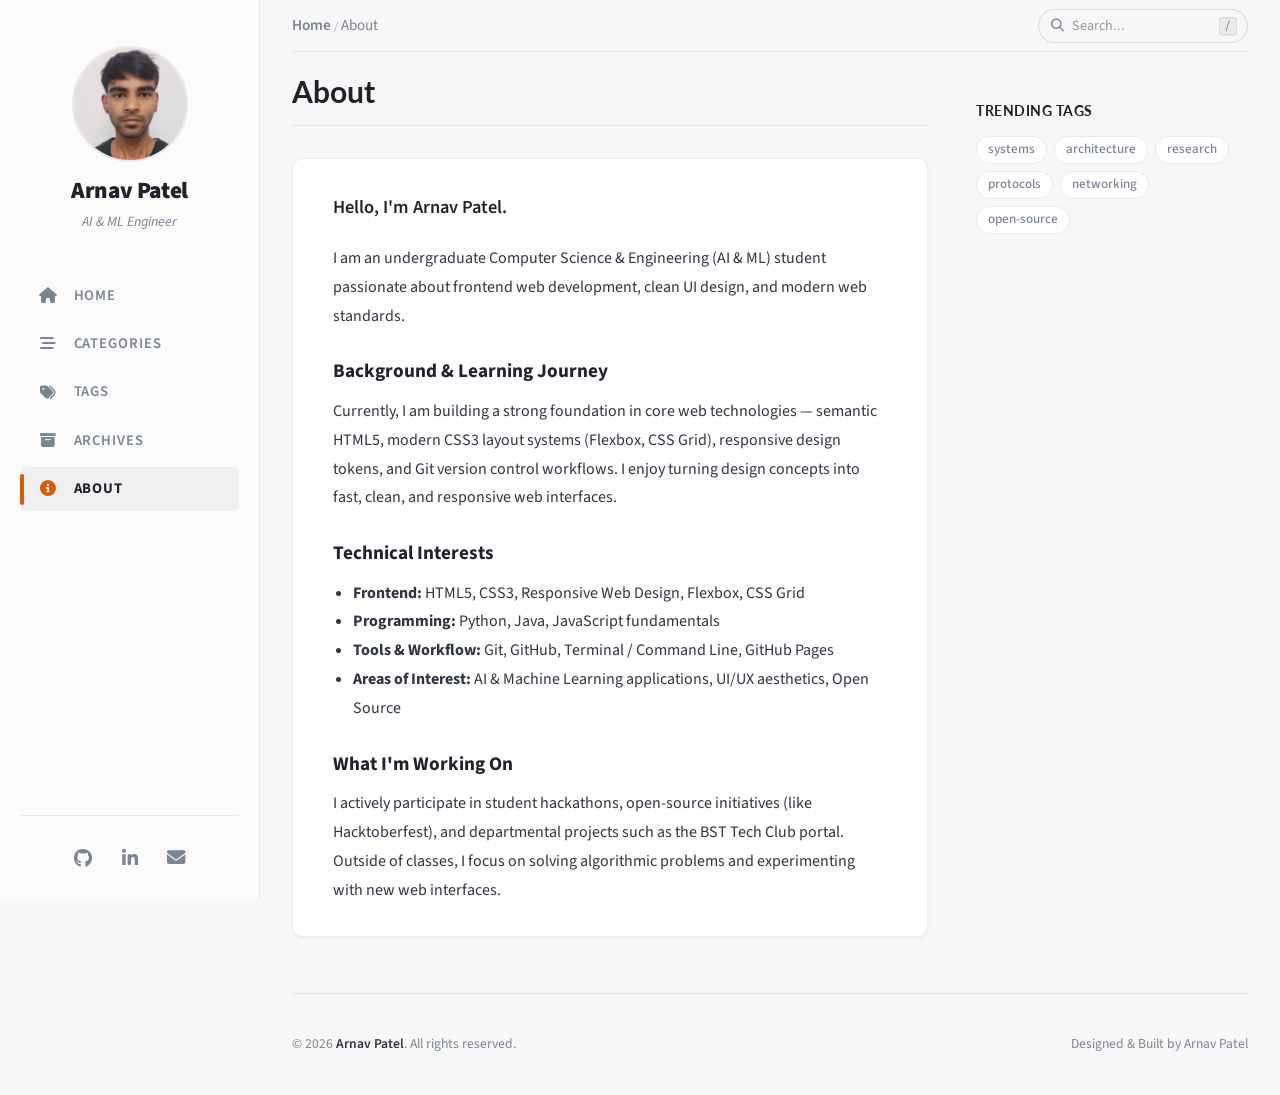
==== about/index.html @ 3a59865a "update about me bio" ====
<!DOCTYPE html>
<html lang="en">
<head>
  <meta charset="UTF-8">
  <meta name="viewport" content="width=device-width, initial-scale=1.0, shrink-to-fit=no, viewport-fit=cover">
  <title>About | Arnav Patel</title>
  <meta name="description" content="About Arnav Patel — Computer Science student passionate about frontend web development and AI & ML.">
  <meta name="theme-color" content="#f7f7f7">

  <link rel="icon" type="image/png" href="../assets/img/avatar.png">
  <link rel="apple-touch-icon" href="../assets/img/avatar.png">

  <link rel="preconnect" href="https://fonts.googleapis.com">
  <link rel="preconnect" href="https://fonts.gstatic.com" crossorigin>
  <link rel="stylesheet" href="https://fonts.googleapis.com/css2?family=Lato:ital,wght@0,300;0,400;0,700;1,400&family=Source+Sans+Pro:wght@400;600;700;900&family=Space+Mono:wght@400;700&display=swap">
  <link rel="stylesheet" href="https://cdn.jsdelivr.net/npm/@fortawesome/fontawesome-free@6.7.2/css/all.min.css">

  <link rel="stylesheet" href="../assets/css/style.css">
</head>
<body>
  
  <aside id="sidebar" class="sidebar" aria-label="Sidebar">
    <div class="sidebar-inner">
      
      <header class="profile-wrapper">
        <a href="../" id="avatar" class="rounded-circle" aria-label="Home">
          <img src="../assets/img/avatar.png" width="112" height="112" alt="Arnav Patel portrait avatar">
        </a>
        <a class="site-title" href="../">Arnav Patel</a>
        <p class="site-subtitle">AI &amp; ML Engineer</p>
      </header>

      <nav class="sidebar-nav" aria-label="Sidebar Navigation">
        <ul class="nav-list">
          <li class="nav-item">
            <a href="../" class="nav-link">
              <i class="fa-fw fas fa-home"></i>
              <span>HOME</span>
            </a>
          </li>
          <li class="nav-item">
            <a href="../categories/" class="nav-link">
              <i class="fa-fw fas fa-stream"></i>
              <span>CATEGORIES</span>
            </a>
          </li>
          <li class="nav-item">
            <a href="../tags/" class="nav-link">
              <i class="fa-fw fas fa-tags"></i>
              <span>TAGS</span>
            </a>
          </li>
          <li class="nav-item">
            <a href="../archives/" class="nav-link">
              <i class="fa-fw fas fa-archive"></i>
              <span>ARCHIVES</span>
            </a>
          </li>
          <li class="nav-item active">
            <a href="./" class="nav-link">
              <i class="fa-fw fas fa-info-circle"></i>
              <span>ABOUT</span>
            </a>
          </li>
        </ul>
      </nav>

      <div class="sidebar-bottom">
        <a href="https://github.com/XiaoArnav" aria-label="GitHub Profile" target="_blank" rel="noopener noreferrer" title="GitHub">
          <i class="fab fa-github"></i>
        </a>
        <a href="https://linkedin.com/in/arnavpatel369" aria-label="LinkedIn Profile" target="_blank" rel="noopener noreferrer" title="LinkedIn">
          <i class="fab fa-linkedin-in"></i>
        </a>
        <a href="mailto:contact@arnavpatel.dev" aria-label="Email Arnav" title="Email">
          <i class="fas fa-envelope"></i>
        </a>
      </div>
    </div>
  </aside>

  <div id="main-wrapper" class="main-wrapper">
    <div class="content-container">
      
      <header id="topbar-wrapper" class="topbar-wrapper" aria-label="Top Bar">
        <div id="topbar" class="topbar">
          
          <nav id="breadcrumb" aria-label="Breadcrumb">
            <span>
              <a href="../">Home</a>
              <span class="separator">/</span>
              <span>About</span>
            </span>
          </nav>

          <button type="button" id="sidebar-trigger" class="topbar-btn" aria-label="Toggle Sidebar">
            <i class="fas fa-bars fa-fw"></i>
          </button>

          <div id="topbar-title">About</div>

          <button type="button" id="search-trigger" class="topbar-btn" aria-label="Search">
            <i class="fas fa-search fa-fw"></i>
          </button>

          <search id="search" class="search-box">
            <i class="fas fa-search fa-fw search-icon"></i>
            <input class="search-input" id="search-input" type="search" aria-label="Search" autocomplete="off" placeholder="Search...">
            <kbd class="search-key-hint" title="Press / to search">/</kbd>
          </search>

          <button type="button" id="search-cancel" class="btn-cancel">Cancel</button>
        </div>
      </header>

      <div class="layout-row">
        
        <main id="core-wrapper" class="core-wrapper" aria-label="Main Content">
          <h1 class="page-title">About</h1>

          <article class="about-content">
            <p class="lead">Hello, I'm Arnav Patel.</p>
            <p>I am an undergraduate Computer Science &amp; Engineering (AI &amp; ML) student passionate about frontend web development, clean UI design, and modern web standards.</p>
            
            <h2 style="font-size: 1.2rem; font-weight: 700; margin-top: 1.5rem; margin-bottom: 0.5rem; color: var(--heading-color);">Background &amp; Learning Journey</h2>
            <p>Currently, I am building a strong foundation in core web technologies — semantic HTML5, modern CSS3 layout systems (Flexbox, CSS Grid), responsive design tokens, and Git version control workflows. I enjoy turning design concepts into fast, clean, and responsive web interfaces.</p>

            <h2 style="font-size: 1.2rem; font-weight: 700; margin-top: 1.5rem; margin-bottom: 0.5rem; color: var(--heading-color);">Technical Interests</h2>
            <ul style="padding-left: 1.25rem; margin-bottom: 1rem; line-height: 1.8;">
              <li><strong>Frontend:</strong> HTML5, CSS3, Responsive Web Design, Flexbox, CSS Grid</li>
              <li><strong>Programming:</strong> Python, Java, JavaScript fundamentals</li>
              <li><strong>Tools &amp; Workflow:</strong> Git, GitHub, Terminal / Command Line, GitHub Pages</li>
              <li><strong>Areas of Interest:</strong> AI &amp; Machine Learning applications, UI/UX aesthetics, Open Source</li>
            </ul>

            <h2 style="font-size: 1.2rem; font-weight: 700; margin-top: 1.5rem; margin-bottom: 0.5rem; color: var(--heading-color);">What I'm Working On</h2>
            <p>I actively participate in student hackathons, open-source initiatives (like Hacktoberfest), and departmental projects such as the BST Tech Club portal. Outside of classes, I focus on solving algorithmic problems and experimenting with new web interfaces.</p>
          </article>
        </main>

        <aside id="panel-wrapper" class="panel-wrapper" aria-label="Trending Panel">
          <div class="panel-inner">
            <section id="trending-tags">
              <h2 class="panel-heading">Trending Tags</h2>
              <div class="tag-cloud">
                <a class="post-tag" href="../tags/">systems</a>
                <a class="post-tag" href="../tags/">architecture</a>
                <a class="post-tag" href="../tags/">research</a>
                <a class="post-tag" href="../tags/">protocols</a>
                <a class="post-tag" href="../tags/">networking</a>
                <a class="post-tag" href="../tags/">open-source</a>
              </div>
            </section>
          </div>
        </aside>
      </div>

      <footer id="tail-wrapper" class="tail-wrapper" aria-label="Site Info">
        <footer>
          <p>© <time>2026</time> <a href="https://github.com/XiaoArnav">Arnav Patel</a>. <span>All rights reserved.</span></p>
          <p>Designed &amp; Built by Arnav Patel</p>
        </footer>
      </footer>
    </div>
  </div>

  <aside aria-label="Scroll to Top">
    <button id="back-to-top" type="button" aria-label="Back to Top">
      <i class="fas fa-angle-up"></i>
    </button>
  </aside>

  <div id="mask" class="mask d-none" aria-hidden="true"></div>

  <script defer src="../assets/js/app.js"></script>
  <script defer src="../assets/js/mobile-nav.js"></script>
</body>
</html>
---- assets/css/style.css ----
:root {
  --main-bg: #f7f7f7;
  --sidebar-bg: #fbfbfb;
  --card-bg: #ffffff;
  --topbar-bg: rgba(247, 247, 247, 0.9);
  
  --text-color: #2e3440;
  --text-muted-color: #7b8495;
  --heading-color: #1e222a;
  --border-color: rgba(0, 0, 0, 0.08);
  --border-hover: rgba(0, 0, 0, 0.16);

  --link-color: #0056b3;
  --link-hover-color: #d65d0e;
  --primary: #d65d0e;
  --tag-bg: rgba(0, 0, 0, 0.04);
  --tag-hover: rgba(214, 93, 14, 0.1);
  --search-border-color: rgba(0, 0, 0, 0.12);
  --search-icon-color: #8c92a4;
  --search-tag-bg: rgba(0, 0, 0, 0.05);

  --font-sans: 'Source Sans Pro', 'Lato', -apple-system, BlinkMacSystemFont, 'Segoe UI', Roboto, sans-serif;
  --font-mono: 'Space Mono', SFMono-Regular, Menlo, Monaco, Consolas, monospace;

  --sidebar-width: 260px;
  --panel-width: 280px;
  --content-max-width: 1250px;
  --topbar-height: 52px;

  --radius-sm: 6px;
  --radius-md: 10px;
  --radius-lg: 16px;
  --radius-full: 9999px;

  --shadow-card: 0 1px 3px rgba(0, 0, 0, 0.05);
  --shadow-hover: 0 4px 14px rgba(0, 0, 0, 0.09);

  --transition-speed: 0.25s;
  --transition-ease: cubic-bezier(0.4, 0, 0.2, 1);
}

*, *::before, *::after {
  box-sizing: border-box;
  margin: 0;
  padding: 0;
}

html {
  font-size: 16px;
  scroll-behavior: smooth;
  color-scheme: light;
}

body {
  font-family: var(--font-sans);
  background-color: var(--main-bg);
  color: var(--text-color);
  line-height: 1.65;
  -webkit-font-smoothing: antialiased;
  min-height: 100vh;
  overflow-x: hidden;
}

a {
  color: var(--link-color);
  text-decoration: none;
  transition: color var(--transition-speed) var(--transition-ease);
}
a:hover {
  color: var(--link-hover-color);
}

img {
  max-width: 100%;
  height: auto;
  display: block;
}

.d-none { display: none !important; }

.sidebar {
  position: fixed;
  top: 0;
  left: 0;
  bottom: 0;
  width: var(--sidebar-width);
  background-color: var(--sidebar-bg);
  border-right: 1px solid var(--border-color);
  z-index: 100;
  overflow-y: auto;
  transition: transform var(--transition-speed) var(--transition-ease);
}

.sidebar-inner {
  height: 100%;
  display: flex;
  flex-direction: column;
  justify-content: space-between;
  padding: 2rem 1.25rem 1.5rem;
}

.profile-wrapper {
  width: 100%;
  text-align: center;
  display: flex;
  flex-direction: column;
  align-items: center;
  margin-top: 1rem;
}

#avatar {
  display: block;
  width: 112px;
  height: 112px;
  overflow: hidden;
  box-shadow: 0 0 0 2px rgba(0, 0, 0, 0.08);
  border-radius: 50% !important;
  transform: translateZ(0);
  transition: box-shadow var(--transition-speed) var(--transition-ease);
}

#avatar:hover {
  box-shadow: 0 0 0 3px rgba(214, 93, 14, 0.5);
}

#avatar img {
  width: 100%;
  height: 100%;
  object-fit: cover;
  transition: transform 0.5s cubic-bezier(0.4, 0, 0.2, 1);
}

#avatar:hover img {
  transform: scale(1.1);
}

.site-title {
  font-family: var(--font-sans);
  font-weight: 900;
  font-size: 1.45rem;
  letter-spacing: -0.4px;
  color: var(--heading-color);
  margin-top: 1rem;
  line-height: 1.25;
}

.site-title:hover {
  color: var(--link-hover-color);
}

.site-subtitle {
  font-family: var(--font-sans);
  font-size: 0.88rem;
  color: var(--text-muted-color);
  margin-top: 0.35rem;
  font-style: italic;
  font-weight: 400;
}

.sidebar-nav {
  width: 100%;
  margin: 2.5rem 0 auto;
}

.sidebar-nav .nav-list {
  list-style: none;
  padding-left: 0;
  margin-bottom: 0;
  display: flex;
  flex-direction: column;
  gap: 0.25rem;
  width: 100%;
}

.sidebar-nav .nav-item {
  width: 100%;
  display: flex;
  align-items: center;
  position: relative;
}

.sidebar-nav .nav-link {
  display: flex;
  align-items: center;
  width: 100%;
  padding: 0.625rem 1rem;
  border-radius: var(--radius-sm);
  font-family: var(--font-sans);
  font-size: 0.92rem;
  font-weight: 600;
  color: var(--text-muted-color);
  letter-spacing: 0.06em;
  transition: all var(--transition-speed) var(--transition-ease);
}

.sidebar-nav .nav-link i {
  width: 1.6rem;
  margin-right: 0.75rem;
  font-size: 0.98rem;
  text-align: center;
  color: var(--text-muted-color);
  transition: color var(--transition-speed) var(--transition-ease);
}

.sidebar-nav .nav-link:hover {
  color: var(--heading-color);
  background-color: rgba(0, 0, 0, 0.035);
}

.sidebar-nav .nav-link:hover i {
  color: var(--primary);
}

.sidebar-nav .nav-item.active .nav-link {
  color: var(--heading-color);
  font-weight: 700;
  background-color: rgba(0, 0, 0, 0.045);
}

.sidebar-nav .nav-item.active .nav-link i {
  color: var(--primary);
}

.sidebar-nav .nav-item.active::before {
  content: '';
  position: absolute;
  left: 0;
  top: 15%;
  height: 70%;
  width: 3.5px;
  background-color: var(--primary);
  border-radius: 2px;
}

.sidebar-bottom {
  display: flex;
  align-items: center;
  justify-content: center;
  gap: 0.65rem;
  padding-top: 1.5rem;
  margin-top: auto;
  width: 100%;
  border-top: 1px solid var(--border-color);
}

.sidebar-bottom a {
  display: inline-flex;
  align-items: center;
  justify-content: center;
  width: 2.25rem;
  height: 2.25rem;
  border-radius: var(--radius-sm);
  color: var(--text-muted-color);
  font-size: 1.15rem;
  transition: all var(--transition-speed) var(--transition-ease);
}

.sidebar-bottom a:hover {
  color: var(--primary);
  background-color: rgba(0, 0, 0, 0.045);
  transform: translateY(-2px);
}

.main-wrapper {
  margin-left: var(--sidebar-width);
  min-height: 100vh;
  width: calc(100% - var(--sidebar-width));
  display: flex;
  justify-content: center;
  background-color: var(--main-bg);
}

.content-container {
  width: 100%;
  max-width: var(--content-max-width);
  padding: 0 2rem;
  display: flex;
  flex-direction: column;
}

.topbar-wrapper {
  height: var(--topbar-height);
  display: flex;
  align-items: center;
  position: sticky;
  top: 0;
  background-color: var(--topbar-bg);
  backdrop-filter: blur(8px);
  -webkit-backdrop-filter: blur(8px);
  z-index: 50;
  border-bottom: 1px solid var(--border-color);
}

.topbar {
  display: flex;
  align-items: center;
  justify-content: space-between;
  height: 100%;
  width: 100%;
}

#breadcrumb {
  font-family: var(--font-sans);
  font-size: 0.95rem;
  color: var(--text-muted-color);
  display: flex;
  align-items: center;
  gap: 0.5rem;
}

#breadcrumb a {
  color: var(--text-muted-color);
  font-weight: 600;
  transition: color var(--transition-speed) var(--transition-ease);
}

#breadcrumb a:hover {
  color: var(--primary);
}

#breadcrumb .separator {
  color: var(--text-muted-color);
  font-size: 0.75rem;
  opacity: 0.6;
}

#topbar-title {
  display: none;
  font-family: var(--font-sans);
  font-weight: 700;
  font-size: 1.05rem;
  color: var(--heading-color);
  text-align: center;
  overflow: hidden;
  text-overflow: ellipsis;
  white-space: nowrap;
}

.topbar-btn {
  display: none;
  background: transparent;
  border: none;
  outline: none;
  color: var(--text-color);
  font-size: 1.15rem;
  padding: 0.4rem;
  cursor: pointer;
  border-radius: var(--radius-sm);
  transition: color var(--transition-speed) var(--transition-ease);
}

.topbar-btn:hover {
  color: var(--primary);
}

search#search {
  display: flex;
  align-items: center;
  width: 100%;
  max-width: 210px;
  height: 34px;
  border-radius: var(--radius-full);
  border: 1px solid var(--search-border-color);
  background-color: var(--main-bg);
  padding: 0 0.65rem;
  transition: border-color var(--transition-speed) var(--transition-ease),
              max-width var(--transition-speed) var(--transition-ease),
              background-color var(--transition-speed) var(--transition-ease),
              box-shadow var(--transition-speed) var(--transition-ease);
}

search#search:focus-within {
  border-color: var(--primary);
  max-width: 250px;
  background-color: var(--card-bg);
  box-shadow: 0 0 0 3px rgba(214, 93, 14, 0.12);
}

search#search .search-icon {
  color: var(--search-icon-color);
  font-size: 0.82rem;
  margin-right: 0.4rem;
  flex-shrink: 0;
}

.search-input {
  flex: 1;
  min-width: 0;
  border: none;
  outline: none;
  background: transparent;
  font-family: var(--font-sans);
  font-size: 0.88rem;
  color: var(--text-color);
}

.search-input::placeholder {
  color: var(--text-muted-color);
  opacity: 0.8;
}

.search-key-hint {
  display: inline-flex;
  align-items: center;
  justify-content: center;
  min-width: 18px;
  height: 18px;
  padding: 0 4px;
  font-family: var(--font-mono);
  font-size: 0.72rem;
  color: var(--text-muted-color);
  background: rgba(0, 0, 0, 0.05);
  border: 1px solid var(--border-color);
  border-radius: 4px;
  line-height: 1;
  box-shadow: 0 1px 0 rgba(0, 0, 0, 0.08);
  user-select: none;
}

.btn-cancel {
  display: none;
  background: none;
  border: none;
  color: var(--primary);
  font-size: 0.9rem;
  font-weight: 600;
  cursor: pointer;
  padding: 0.25rem 0.5rem;
}

@media (max-width: 849.98px) {
  #breadcrumb {
    display: none;
  }
  #sidebar-trigger {
    display: inline-flex;
    align-items: center;
    justify-content: center;
  }
  #topbar-title {
    display: block;
    flex: 1;
    margin: 0 0.5rem;
  }
  #search-trigger {
    display: inline-flex;
    align-items: center;
    justify-content: center;
  }
  search#search {
    display: none;
  }

  #topbar.search-active #sidebar-trigger,
  #topbar.search-active #topbar-title,
  #topbar.search-active #search-trigger {
    display: none;
  }
  #topbar.search-active search#search {
    display: flex;
    flex: 1;
    max-width: none;
    margin-right: 0.5rem;
  }
  #topbar.search-active .btn-cancel {
    display: inline-block;
  }
}

.layout-row {
  display: flex;
  flex: 1 0 auto;
  gap: 2.5rem;
  padding-top: 1rem;
}

.core-wrapper {
  flex: 1 1 0%;
  min-width: 0;
  max-width: 820px;
}

#post-list {
  display: flex;
  flex-direction: column;
  flex-grow: 1;
  width: 100%;
}

.card-wrapper {
  display: block;
  margin-bottom: 1.25rem;
  background-color: var(--card-bg);
  border-radius: var(--radius-md);
  border: 1px solid var(--border-color);
  box-shadow: var(--shadow-card);
  transition: transform var(--transition-speed) var(--transition-ease),
              box-shadow var(--transition-speed) var(--transition-ease),
              border-color var(--transition-speed) var(--transition-ease);
  overflow: hidden;
  text-decoration: none;
}

.card-wrapper:hover {
  transform: translateY(-2px);
  box-shadow: var(--shadow-hover);
  border-color: var(--border-hover);
  text-decoration: none;
}

.post-preview {
  display: flex;
  flex-direction: column;
  width: 100%;
  height: 100%;
  color: inherit;
  text-decoration: none;
}

@media (min-width: 768px) {
  .post-preview.has-preview-img {
    flex-direction: row-reverse;
  }
}

.post-preview .preview-img {
  aspect-ratio: 40 / 21;
  width: 100%;
  overflow: hidden;
  background-color: rgba(0, 0, 0, 0.03);
}

.preview-placeholder {
  width: 100%;
  height: 100%;
  min-height: 140px;
  display: flex;
  align-items: center;
  justify-content: center;
  background: linear-gradient(135deg, rgba(214, 93, 14, 0.08) 0%, rgba(0, 0, 0, 0.02) 100%);
  color: var(--text-muted-color);
  font-size: 1.6rem;
}

@media (min-width: 768px) {
  .post-preview.has-preview-img .preview-img {
    width: 42%;
    flex-shrink: 0;
  }
}

.post-preview .preview-img img {
  width: 100%;
  height: 100%;
  object-fit: cover;
  transition: transform 0.4s ease;
}

.card-wrapper:hover .preview-img img {
  transform: scale(1.05);
}

.card-wrapper .card-body {
  display: flex;
  flex-direction: column;
  padding: 1.25rem 1.5rem;
  flex: 1 1 auto;
}

.card-wrapper .card-title {
  font-family: 'Lato', var(--font-sans);
  font-size: 1.25rem;
  font-weight: 700;
  color: var(--heading-color);
  line-height: 1.4;
  margin-top: 0.25rem;
  margin-bottom: 0.5rem;
  display: -webkit-box;
  -webkit-line-clamp: 2;
  -webkit-box-orient: vertical;
  overflow: hidden;
  text-overflow: ellipsis;
  transition: color var(--transition-speed) var(--transition-ease);
}

.card-wrapper:hover .card-title {
  color: var(--primary);
}

.card-wrapper .card-text.content {
  font-size: 0.95rem;
  color: var(--text-muted-color);
  line-height: 1.6;
  margin-top: 0;
  margin-bottom: 0.85rem;
}

.card-wrapper .card-text.content p {
  display: -webkit-box;
  -webkit-line-clamp: 2;
  -webkit-box-orient: vertical;
  overflow: hidden;
  text-overflow: ellipsis;
  margin-bottom: 0;
}

.card-wrapper .post-meta {
  font-size: 0.85rem;
  color: var(--text-muted-color);
  display: flex;
  align-items: center;
  justify-content: space-between;
  margin-top: auto;
  padding-top: 0.5rem;
  flex-wrap: wrap;
  gap: 0.5rem;
}

.card-wrapper .post-meta .meta-left {
  display: flex;
  align-items: center;
  flex-wrap: wrap;
  gap: 1.25rem;
}

.card-wrapper .post-meta .meta-item {
  display: inline-flex;
  align-items: center;
  gap: 0.35rem;
}

.card-wrapper .post-meta i {
  color: var(--text-muted-color);
  font-size: 0.85rem;
}

.card-wrapper .post-meta time,
.card-wrapper .post-meta .categories {
  color: var(--text-muted-color);
  font-weight: 500;
}

.card-wrapper .post-meta .pin {
  display: inline-flex;
  align-items: center;
  gap: 0.35rem;
  color: var(--primary);
  font-weight: 600;
  font-size: 0.82rem;
  background-color: rgba(214, 93, 14, 0.08);
  padding: 0.15rem 0.55rem;
  border-radius: var(--radius-full);
}

.card-wrapper .post-meta .pin i {
  color: var(--primary);
  font-size: 0.75rem;
  transform: rotate(30deg);
}

.pagination-wrapper {
  display: flex;
  justify-content: center;
  margin-top: 2rem;
  margin-bottom: 1rem;
}

.pagination {
  display: flex;
  align-items: center;
  list-style: none;
  padding: 0;
  gap: 0.5rem;
  font-family: 'Lato', var(--font-sans);
  font-size: 0.95rem;
}

.pagination .page-item {
  display: inline-flex;
}

.pagination .page-link {
  display: inline-flex;
  align-items: center;
  justify-content: center;
  min-width: 36px;
  height: 36px;
  padding: 0 0.65rem;
  border-radius: var(--radius-sm);
  color: var(--text-muted-color);
  background-color: transparent;
  border: 1px solid transparent;
  transition: all var(--transition-speed) var(--transition-ease);
  font-weight: 600;
  text-decoration: none;
}

.pagination .page-link:hover {
  color: var(--primary);
  background-color: rgba(0, 0, 0, 0.04);
  border-color: var(--border-color);
}

.pagination .page-item.active .page-link {
  color: #ffffff;
  background-color: var(--primary);
  border-color: var(--primary);
}

.pagination .page-item.disabled .page-link {
  color: rgba(123, 132, 149, 0.4);
  pointer-events: none;
  cursor: not-allowed;
}

.pagination .page-index {
  display: none;
  font-size: 0.9rem;
  color: var(--text-muted-color);
}

@media (max-width: 575.98px) {
  .pagination .page-item:not(:first-child):not(:last-child) {
    display: none;
  }
  .pagination .page-index {
    display: inline-block;
    padding: 0 0.5rem;
  }
}

.panel-wrapper {
  display: none;
  width: var(--panel-width);
  flex-shrink: 0;
  padding-left: 0.5rem;
}

.panel-inner {
  position: sticky;
  top: calc(var(--topbar-height) + 1.25rem);
}

@media (min-width: 1200px) {
  .panel-wrapper {
    display: block;
  }
}

.panel-heading {
  font-family: 'Lato', var(--font-sans);
  font-size: 0.85rem;
  font-weight: 700;
  text-transform: uppercase;
  letter-spacing: 0.5px;
  color: var(--heading-color);
  margin-bottom: 0.85rem;
}

#access-lastmod {
  margin-bottom: 2rem;
}

#access-lastmod ul {
  list-style: none;
  padding-left: 0;
  margin: 0;
}

#access-lastmod li {
  line-height: 2.1;
  overflow: hidden;
  text-overflow: ellipsis;
  white-space: nowrap;
  font-size: 0.88rem;
}

#access-lastmod li a {
  color: var(--text-color);
  transition: color var(--transition-speed) var(--transition-ease);
}

#access-lastmod li a:hover {
  color: var(--primary);
  text-decoration: underline;
}

#trending-tags {
  margin-top: 2rem;
}

.tag-cloud {
  display: flex;
  flex-wrap: wrap;
  gap: 0.45rem;
  margin-top: 0.75rem;
}

.post-tag {
  display: inline-block;
  line-height: 1.2;
  font-size: 0.82rem;
  border-radius: var(--radius-full);
  padding: 0.32rem 0.68rem;
  color: var(--text-muted-color);
  background-color: var(--card-bg);
  border: 1px solid var(--border-color);
  text-decoration: none;
  font-family: var(--font-sans);
  font-weight: 500;
  transition: all var(--transition-speed) var(--transition-ease);
  cursor: pointer;
}

.post-tag:hover {
  color: var(--primary);
  border-color: var(--primary);
  background-color: rgba(214, 93, 14, 0.08);
  text-decoration: none;
  transform: translateY(-1px);
  box-shadow: 0 2px 6px rgba(214, 93, 14, 0.12);
}

#search-result-wrapper {
  width: 100%;
  padding-top: 1.5rem;
  padding-bottom: 3rem;
  display: none;
}

#search-result-wrapper.active {
  display: block !important;
}

#search-result-wrapper .search-result-content {
  width: 100%;
  max-width: 820px;
}

#search-hints {
  margin-bottom: 2rem;
}

#search-results {
  display: flex;
  flex-direction: column;
  gap: 1.5rem;
  margin-top: 1.5rem;
}

#search-results article {
  padding-bottom: 1.25rem;
  border-bottom: 1px solid var(--border-color);
}

#search-results article h2 {
  font-size: 1.25rem;
  font-weight: 700;
  margin-bottom: 0.5rem;
  line-height: 1.4;
}

#search-results article h2 a {
  color: var(--heading-color);
  transition: color var(--transition-speed) var(--transition-ease);
}

#search-results article h2 a:hover {
  color: var(--primary);
}

#search-results article p {
  color: var(--text-muted-color);
  font-size: 0.95rem;
  line-height: 1.6;
}

#search-results .no-results {
  color: var(--text-muted-color);
  font-size: 1rem;
  padding: 2rem 0;
  text-align: center;
}

.tail-wrapper {
  padding: 2.5rem 0 2.5rem;
  border-top: 1px solid var(--border-color);
  margin-top: 3.5rem;
  font-size: 0.85rem;
  color: var(--text-muted-color);
}

.tail-wrapper footer {
  display: flex;
  flex-direction: column;
  align-items: center;
  justify-content: space-between;
  gap: 0.75rem;
  width: 100%;
}

@media (min-width: 992px) {
  .tail-wrapper footer {
    flex-direction: row;
    align-items: center;
  }
}

.tail-wrapper p {
  margin: 0;
  line-height: 1.5;
}

.tail-wrapper a {
  color: var(--text-color);
  font-weight: 600;
  transition: color var(--transition-speed) var(--transition-ease);
}

.tail-wrapper a:hover {
  color: var(--primary);
  text-decoration: underline;
}

#back-to-top {
  position: fixed;
  bottom: 2rem;
  right: 2rem;
  width: 2.75rem;
  height: 2.75rem;
  border-radius: 50%;
  border: 1px solid var(--border-color);
  background-color: var(--card-bg);
  color: var(--text-muted-color);
  box-shadow: 0 4px 12px rgba(0, 0, 0, 0.08);
  display: flex;
  align-items: center;
  justify-content: center;
  font-size: 1.15rem;
  cursor: pointer;
  z-index: 80;
  opacity: 0;
  visibility: hidden;
  transform: translateY(10px);
  transition: opacity 0.3s ease, transform 0.3s ease, visibility 0.3s ease, color 0.2s ease, border-color 0.2s ease, background-color 0.2s ease;
}

#back-to-top.show {
  opacity: 1;
  visibility: visible;
  transform: translateY(0);
}

#back-to-top:hover {
  color: var(--primary);
  border-color: var(--primary);
  background-color: #ffffff;
  box-shadow: 0 6px 16px rgba(214, 93, 14, 0.16);
}

.page-title {
  font-family: 'Lato', var(--font-sans);
  font-size: 1.85rem;
  font-weight: 700;
  color: var(--heading-color);
  margin-bottom: 2rem;
  padding-bottom: 0.5rem;
  border-bottom: 1px solid var(--border-color);
}

.category-list {
  display: flex;
  flex-direction: column;
  gap: 1rem;
}

.category-card {
  padding: 1.15rem 1.5rem;
  background-color: var(--card-bg);
  border: 1px solid var(--border-color);
  border-radius: var(--radius-md);
  box-shadow: var(--shadow-card);
  transition: all var(--transition-speed) var(--transition-ease);
}

.category-card:hover {
  border-color: var(--border-hover);
  transform: translateY(-2px);
  box-shadow: var(--shadow-hover);
}

.category-header {
  display: flex;
  align-items: center;
  justify-content: space-between;
  font-size: 1.05rem;
  font-weight: 600;
  color: var(--heading-color);
}

.category-header i {
  color: var(--primary);
  margin-right: 0.5rem;
}

.category-count {
  font-size: 0.82rem;
  padding: 0.15rem 0.6rem;
  border-radius: var(--radius-full);
  background-color: rgba(0, 0, 0, 0.05);
  color: var(--text-muted-color);
}

.timeline-wrapper {
  position: relative;
  padding-left: 0.5rem;
}

.timeline-year {
  font-size: 1.35rem;
  font-weight: 700;
  color: var(--heading-color);
  margin-bottom: 1rem;
  display: flex;
  align-items: center;
  gap: 0.6rem;
}

.timeline-year .year-count {
  font-size: 0.85rem;
  color: var(--text-muted-color);
  font-weight: 400;
}

.timeline-list {
  list-style: none;
  padding-left: 1.25rem;
  border-left: 2px solid var(--border-color);
  display: flex;
  flex-direction: column;
  gap: 1.25rem;
  margin-bottom: 2.5rem;
}

.timeline-list li {
  position: relative;
  display: flex;
  align-items: center;
  gap: 1.25rem;
  font-size: 0.95rem;
}

.timeline-list li::before {
  content: '';
  position: absolute;
  left: calc(-1.25rem - 5px);
  width: 8px;
  height: 8px;
  border-radius: 50%;
  background-color: var(--primary);
}

.timeline-list .date {
  color: var(--text-muted-color);
  font-family: var(--font-mono);
  font-size: 0.85rem;
  min-width: 65px;
}

.timeline-list a {
  color: var(--text-color);
  font-weight: 500;
  transition: color var(--transition-speed) var(--transition-ease);
}

.timeline-list a:hover {
  color: var(--primary);
}

.about-content {
  background-color: var(--card-bg);
  padding: 2rem 2.5rem;
  border: 1px solid var(--border-color);
  border-radius: var(--radius-md);
  box-shadow: var(--shadow-card);
  line-height: 1.8;
  color: var(--text-color);
}

.about-content .lead {
  font-size: 1.15rem;
  font-weight: 600;
  color: var(--heading-color);
  margin-bottom: 1.25rem;
}

.mask {
  position: fixed;
  inset: 0;
  background: rgba(0, 0, 0, 0.4);
  backdrop-filter: blur(2px);
  z-index: 90;
  transition: opacity var(--transition-speed) var(--transition-ease);
}

@media (max-width: 849.98px) {
  .sidebar {
    transform: translateX(-100%);
    box-shadow: 0 0 20px rgba(0, 0, 0, 0.15);
  }
  .sidebar.open {
    transform: translateX(0);
  }
  .main-wrapper {
    margin-left: 0;
    width: 100%;
  }
  .content-container {
    padding: 0 1rem;
  }
}
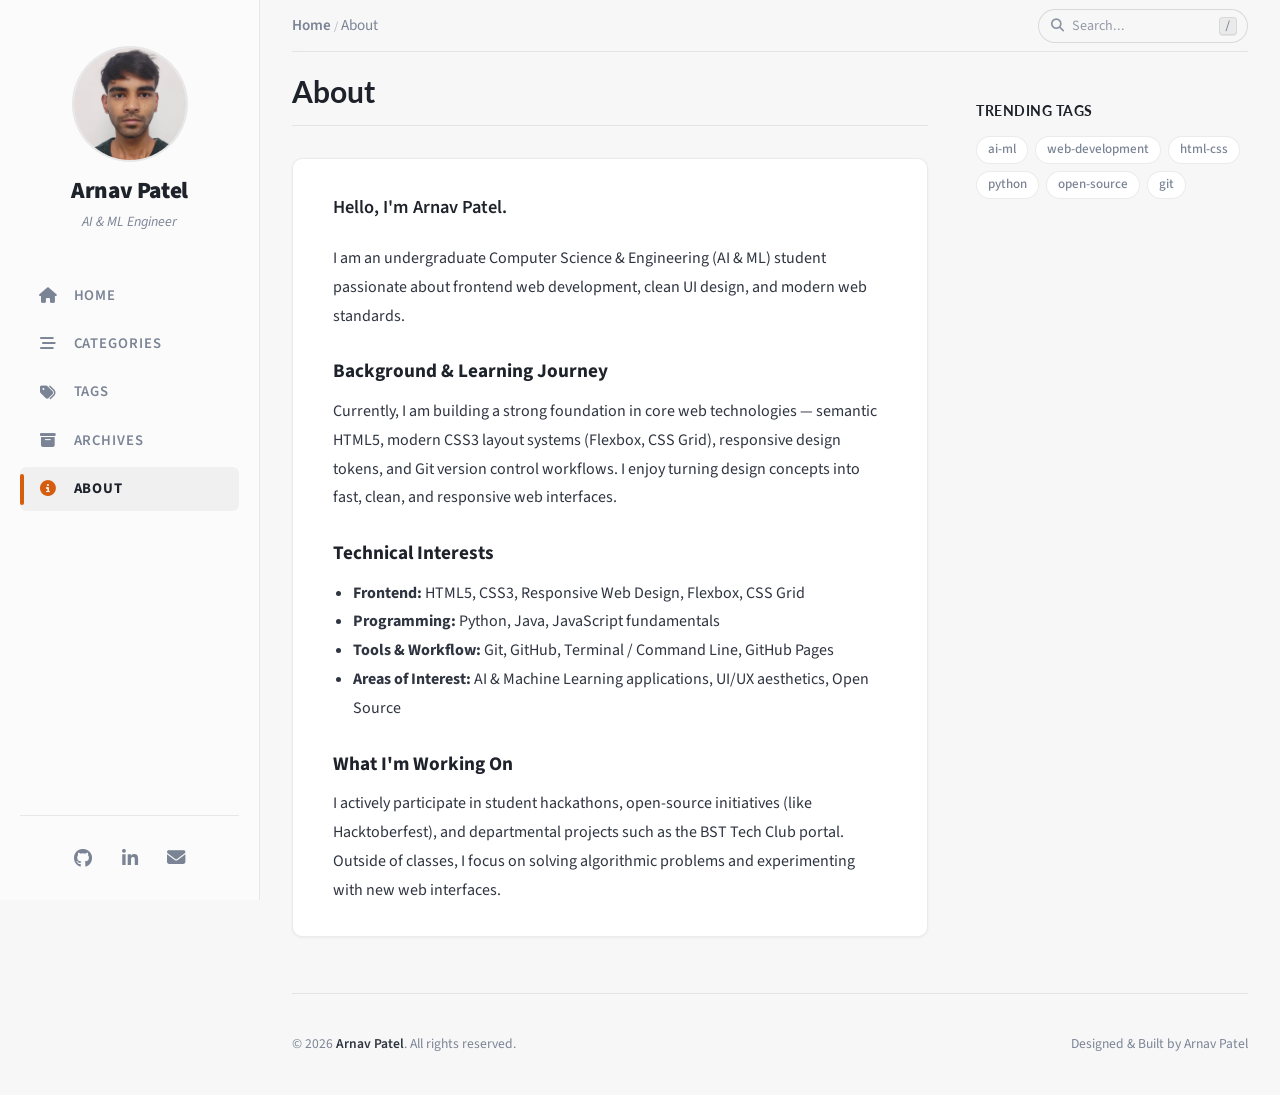
==== commit 9d4dfdcf: "cleanup tag list" ====
--- a/about/index.html
+++ b/about/index.html
@@ -143,12 +143,12 @@
             <section id="trending-tags">
               <h2 class="panel-heading">Trending Tags</h2>
               <div class="tag-cloud">
-                <a class="post-tag" href="../tags/">systems</a>
-                <a class="post-tag" href="../tags/">architecture</a>
-                <a class="post-tag" href="../tags/">research</a>
-                <a class="post-tag" href="../tags/">protocols</a>
-                <a class="post-tag" href="../tags/">networking</a>
+                <a class="post-tag" href="../tags/">ai-ml</a>
+                <a class="post-tag" href="../tags/">web-development</a>
+                <a class="post-tag" href="../tags/">html-css</a>
+                <a class="post-tag" href="../tags/">python</a>
                 <a class="post-tag" href="../tags/">open-source</a>
+                <a class="post-tag" href="../tags/">git</a>
               </div>
             </section>
           </div>
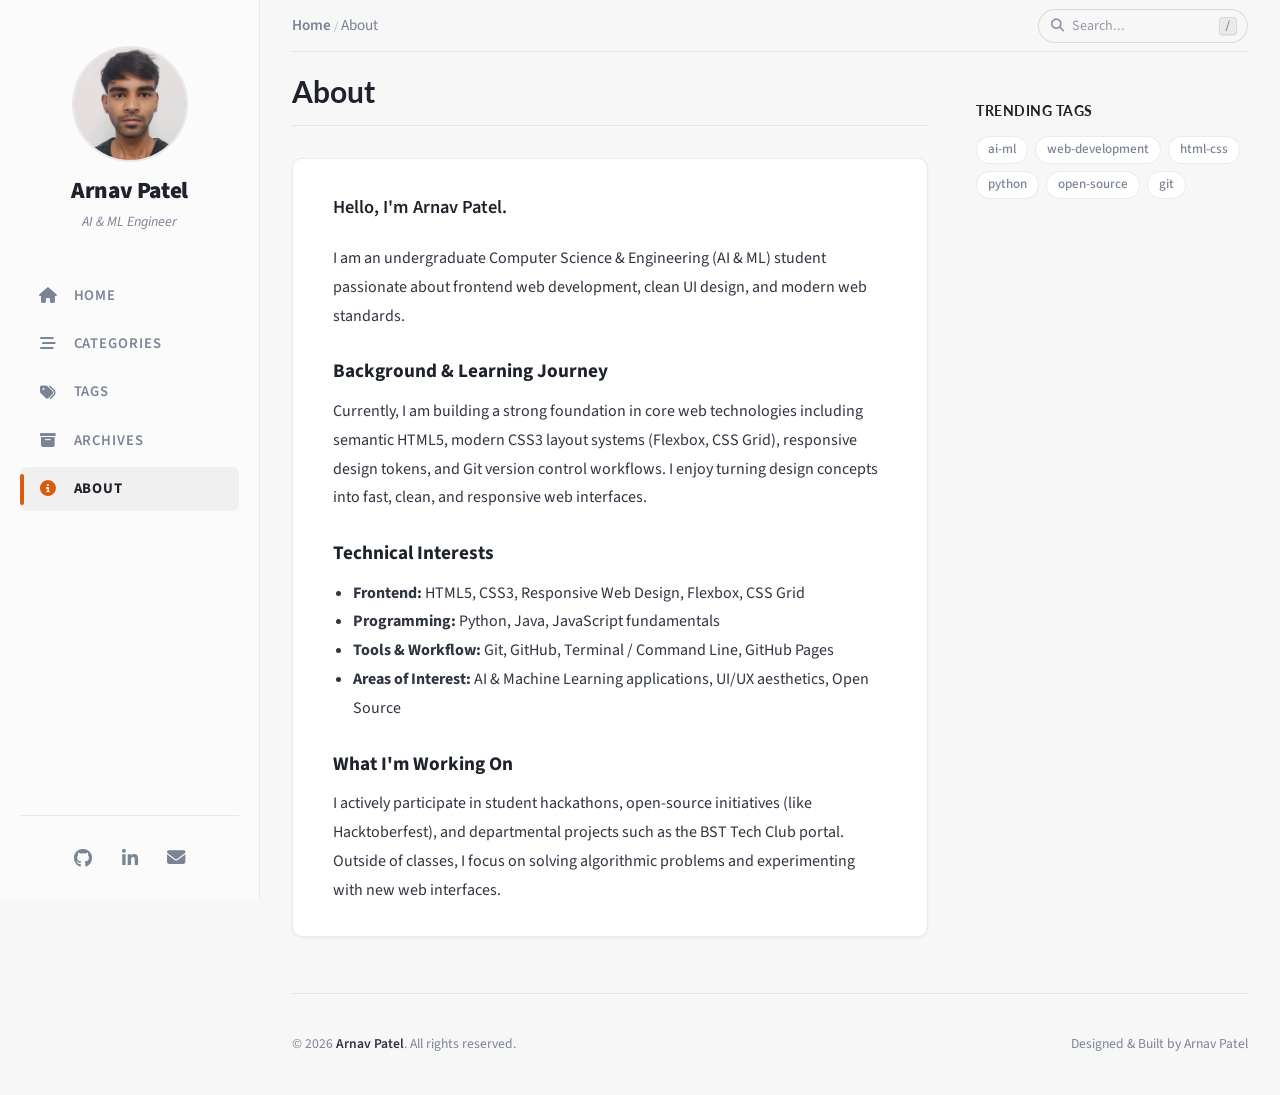
==== commit 52570117: "fix bio text" ====
--- a/about/index.html
+++ b/about/index.html
@@ -123,7 +123,7 @@
             <p>I am an undergraduate Computer Science &amp; Engineering (AI &amp; ML) student passionate about frontend web development, clean UI design, and modern web standards.</p>
             
             <h2 style="font-size: 1.2rem; font-weight: 700; margin-top: 1.5rem; margin-bottom: 0.5rem; color: var(--heading-color);">Background &amp; Learning Journey</h2>
-            <p>Currently, I am building a strong foundation in core web technologies — semantic HTML5, modern CSS3 layout systems (Flexbox, CSS Grid), responsive design tokens, and Git version control workflows. I enjoy turning design concepts into fast, clean, and responsive web interfaces.</p>
+            <p>Currently, I am building a strong foundation in core web technologies including semantic HTML5, modern CSS3 layout systems (Flexbox, CSS Grid), responsive design tokens, and Git version control workflows. I enjoy turning design concepts into fast, clean, and responsive web interfaces.</p>
 
             <h2 style="font-size: 1.2rem; font-weight: 700; margin-top: 1.5rem; margin-bottom: 0.5rem; color: var(--heading-color);">Technical Interests</h2>
             <ul style="padding-left: 1.25rem; margin-bottom: 1rem; line-height: 1.8;">
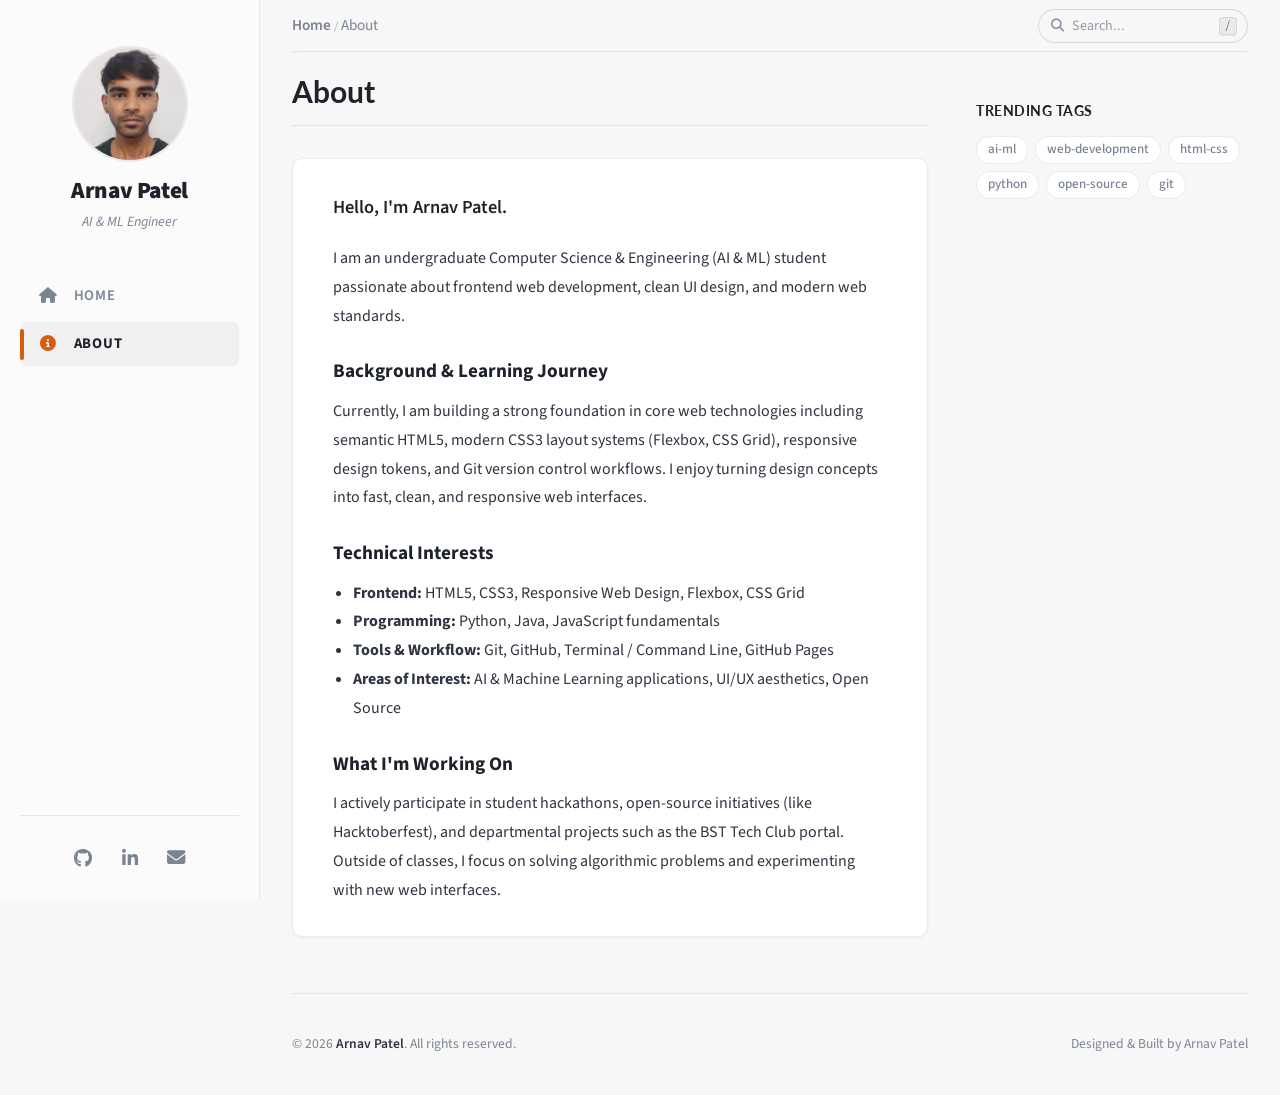
==== commit 44007c0c: "remove categories tags archives navigation" ====
--- a/about/index.html
+++ b/about/index.html
@@ -4,7 +4,7 @@
   <meta charset="UTF-8">
   <meta name="viewport" content="width=device-width, initial-scale=1.0, shrink-to-fit=no, viewport-fit=cover">
   <title>About | Arnav Patel</title>
-  <meta name="description" content="About Arnav Patel — Computer Science student passionate about frontend web development and AI & ML.">
+  <meta name="description" content="About Arnav Patel, Computer Science student passionate about frontend web development and AI & ML.">
   <meta name="theme-color" content="#f7f7f7">
 
   <link rel="icon" type="image/png" href="../assets/img/avatar.png">
@@ -36,24 +36,6 @@
             <a href="../" class="nav-link">
               <i class="fa-fw fas fa-home"></i>
               <span>HOME</span>
-            </a>
-          </li>
-          <li class="nav-item">
-            <a href="../categories/" class="nav-link">
-              <i class="fa-fw fas fa-stream"></i>
-              <span>CATEGORIES</span>
-            </a>
-          </li>
-          <li class="nav-item">
-            <a href="../tags/" class="nav-link">
-              <i class="fa-fw fas fa-tags"></i>
-              <span>TAGS</span>
-            </a>
-          </li>
-          <li class="nav-item">
-            <a href="../archives/" class="nav-link">
-              <i class="fa-fw fas fa-archive"></i>
-              <span>ARCHIVES</span>
             </a>
           </li>
           <li class="nav-item active">
@@ -143,12 +125,12 @@
             <section id="trending-tags">
               <h2 class="panel-heading">Trending Tags</h2>
               <div class="tag-cloud">
-                <a class="post-tag" href="../tags/">ai-ml</a>
-                <a class="post-tag" href="../tags/">web-development</a>
-                <a class="post-tag" href="../tags/">html-css</a>
-                <a class="post-tag" href="../tags/">python</a>
-                <a class="post-tag" href="../tags/">open-source</a>
-                <a class="post-tag" href="../tags/">git</a>
+                <a class="post-tag" href="#">ai-ml</a>
+                <a class="post-tag" href="#">web-development</a>
+                <a class="post-tag" href="#">html-css</a>
+                <a class="post-tag" href="#">python</a>
+                <a class="post-tag" href="#">open-source</a>
+                <a class="post-tag" href="#">git</a>
               </div>
             </section>
           </div>
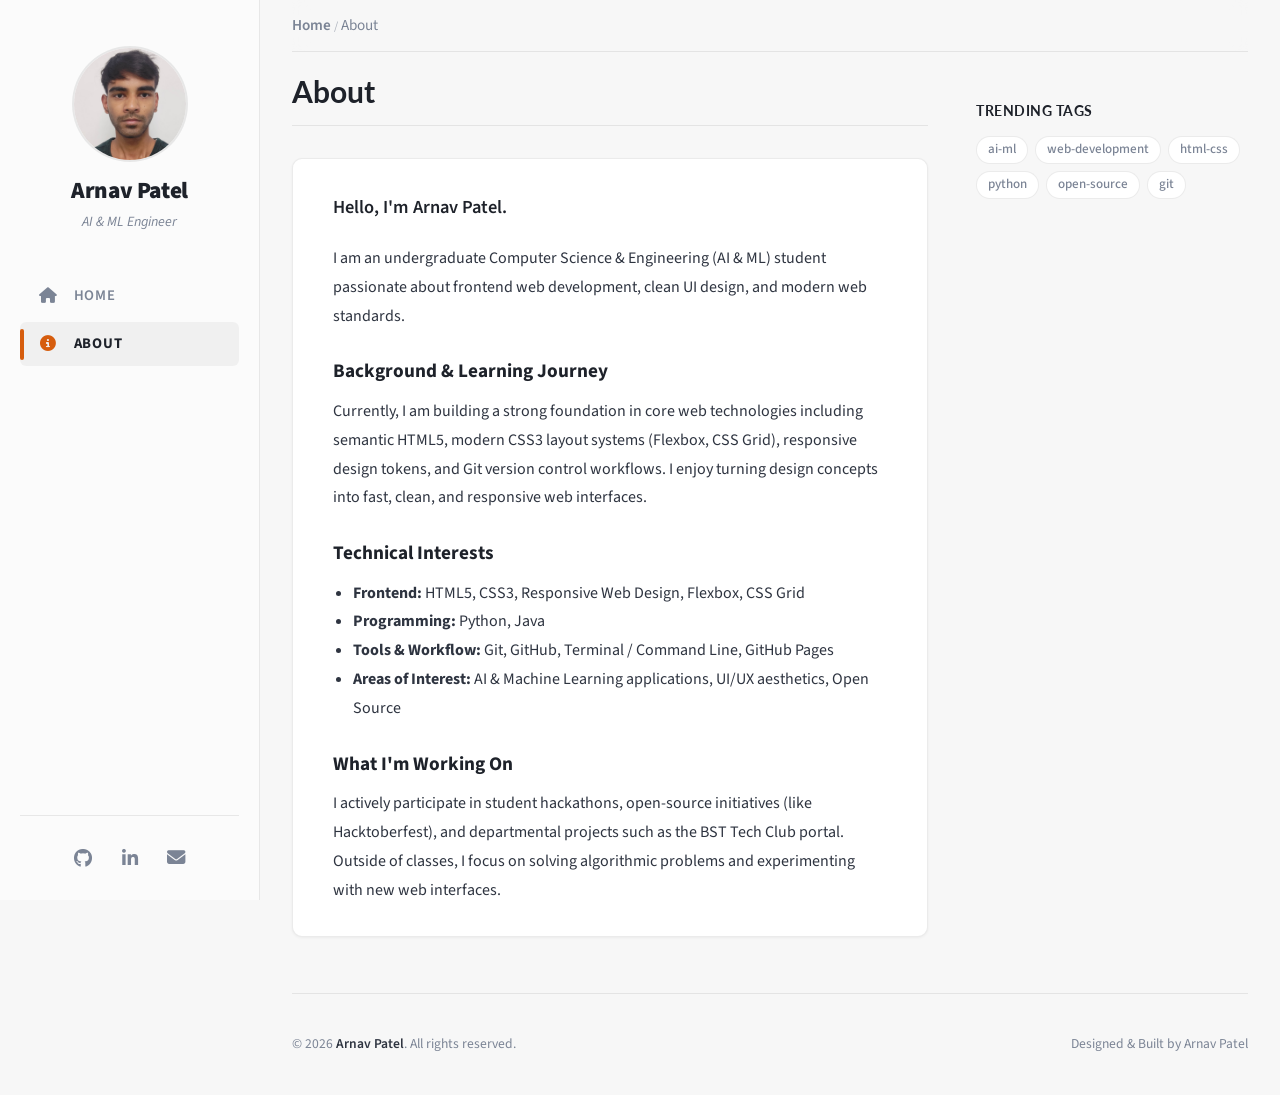
==== commit 0c433f5f: "remove javascript and make it pure html css" ====
--- a/about/index.html
+++ b/about/index.html
@@ -18,6 +18,7 @@
   <link rel="stylesheet" href="../assets/css/style.css">
 </head>
 <body>
+  <input type="checkbox" id="sidebar-toggle" class="sidebar-toggle" aria-hidden="true">
   
   <aside id="sidebar" class="sidebar" aria-label="Sidebar">
     <div class="sidebar-inner">
@@ -61,6 +62,8 @@
     </div>
   </aside>
 
+  <label for="sidebar-toggle" id="mask" class="mask" aria-hidden="true"></label>
+
   <div id="main-wrapper" class="main-wrapper">
     <div class="content-container">
       
@@ -75,23 +78,11 @@
             </span>
           </nav>
 
-          <button type="button" id="sidebar-trigger" class="topbar-btn" aria-label="Toggle Sidebar">
+          <label for="sidebar-toggle" id="sidebar-trigger" class="topbar-btn" aria-label="Toggle Sidebar">
             <i class="fas fa-bars fa-fw"></i>
-          </button>
+          </label>
 
           <div id="topbar-title">About</div>
-
-          <button type="button" id="search-trigger" class="topbar-btn" aria-label="Search">
-            <i class="fas fa-search fa-fw"></i>
-          </button>
-
-          <search id="search" class="search-box">
-            <i class="fas fa-search fa-fw search-icon"></i>
-            <input class="search-input" id="search-input" type="search" aria-label="Search" autocomplete="off" placeholder="Search...">
-            <kbd class="search-key-hint" title="Press / to search">/</kbd>
-          </search>
-
-          <button type="button" id="search-cancel" class="btn-cancel">Cancel</button>
         </div>
       </header>
 
@@ -110,7 +101,7 @@
             <h2 style="font-size: 1.2rem; font-weight: 700; margin-top: 1.5rem; margin-bottom: 0.5rem; color: var(--heading-color);">Technical Interests</h2>
             <ul style="padding-left: 1.25rem; margin-bottom: 1rem; line-height: 1.8;">
               <li><strong>Frontend:</strong> HTML5, CSS3, Responsive Web Design, Flexbox, CSS Grid</li>
-              <li><strong>Programming:</strong> Python, Java, JavaScript fundamentals</li>
+              <li><strong>Programming:</strong> Python, Java</li>
               <li><strong>Tools &amp; Workflow:</strong> Git, GitHub, Terminal / Command Line, GitHub Pages</li>
               <li><strong>Areas of Interest:</strong> AI &amp; Machine Learning applications, UI/UX aesthetics, Open Source</li>
             </ul>
@@ -145,16 +136,5 @@
       </footer>
     </div>
   </div>
-
-  <aside aria-label="Scroll to Top">
-    <button id="back-to-top" type="button" aria-label="Back to Top">
-      <i class="fas fa-angle-up"></i>
-    </button>
-  </aside>
-
-  <div id="mask" class="mask d-none" aria-hidden="true"></div>
-
-  <script defer src="../assets/js/app.js"></script>
-  <script defer src="../assets/js/mobile-nav.js"></script>
 </body>
 </html>
--- a/assets/css/style.css
+++ b/assets/css/style.css
@@ -1096,12 +1096,22 @@
   margin-bottom: 1.25rem;
 }
 
+.sidebar-toggle {
+  display: none;
+}
+
+#sidebar-trigger {
+  cursor: pointer;
+}
+
 .mask {
+  display: none;
   position: fixed;
   inset: 0;
   background: rgba(0, 0, 0, 0.4);
   backdrop-filter: blur(2px);
   z-index: 90;
+  cursor: pointer;
   transition: opacity var(--transition-speed) var(--transition-ease);
 }
 
@@ -1110,8 +1120,12 @@
     transform: translateX(-100%);
     box-shadow: 0 0 20px rgba(0, 0, 0, 0.15);
   }
-  .sidebar.open {
+  .sidebar.open,
+  .sidebar-toggle:checked ~ .sidebar {
     transform: translateX(0);
+  }
+  .sidebar-toggle:checked ~ .mask {
+    display: block;
   }
   .main-wrapper {
     margin-left: 0;
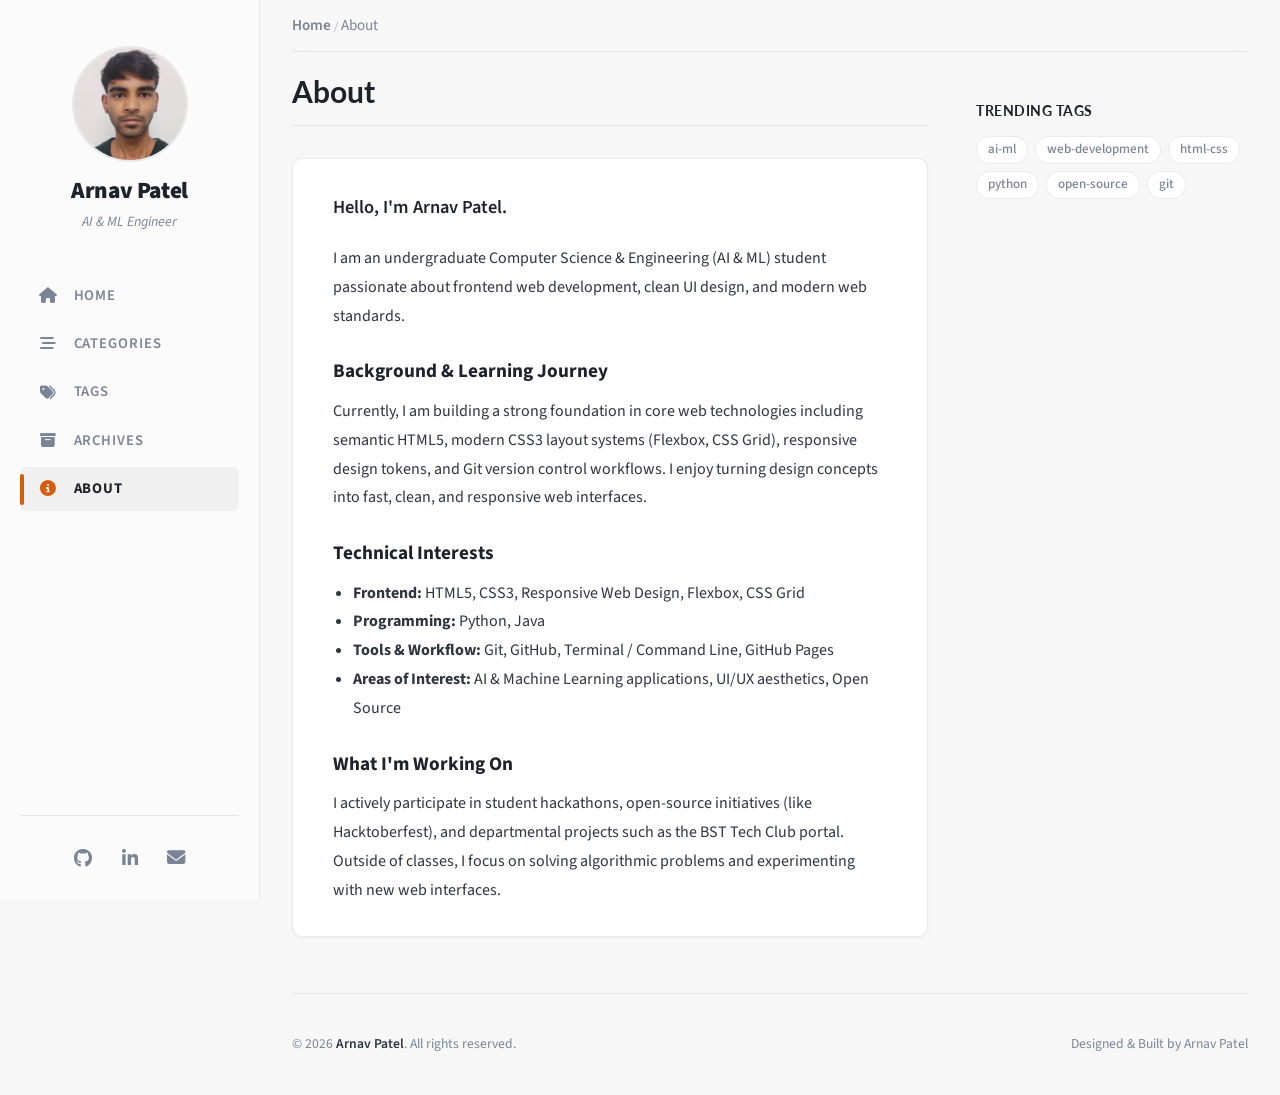
==== commit 2f7a8137: "add back categories tags archives pages" ====
--- a/about/index.html
+++ b/about/index.html
@@ -37,6 +37,24 @@
             <a href="../" class="nav-link">
               <i class="fa-fw fas fa-home"></i>
               <span>HOME</span>
+            </a>
+          </li>
+          <li class="nav-item">
+            <a href="../categories/" class="nav-link">
+              <i class="fa-fw fas fa-stream"></i>
+              <span>CATEGORIES</span>
+            </a>
+          </li>
+          <li class="nav-item">
+            <a href="../tags/" class="nav-link">
+              <i class="fa-fw fas fa-tags"></i>
+              <span>TAGS</span>
+            </a>
+          </li>
+          <li class="nav-item">
+            <a href="../archives/" class="nav-link">
+              <i class="fa-fw fas fa-archive"></i>
+              <span>ARCHIVES</span>
             </a>
           </li>
           <li class="nav-item active">
@@ -116,12 +134,12 @@
             <section id="trending-tags">
               <h2 class="panel-heading">Trending Tags</h2>
               <div class="tag-cloud">
-                <a class="post-tag" href="#">ai-ml</a>
-                <a class="post-tag" href="#">web-development</a>
-                <a class="post-tag" href="#">html-css</a>
-                <a class="post-tag" href="#">python</a>
-                <a class="post-tag" href="#">open-source</a>
-                <a class="post-tag" href="#">git</a>
+                <a class="post-tag" href="../tags/">ai-ml</a>
+                <a class="post-tag" href="../tags/">web-development</a>
+                <a class="post-tag" href="../tags/">html-css</a>
+                <a class="post-tag" href="../tags/">python</a>
+                <a class="post-tag" href="../tags/">open-source</a>
+                <a class="post-tag" href="../tags/">git</a>
               </div>
             </section>
           </div>
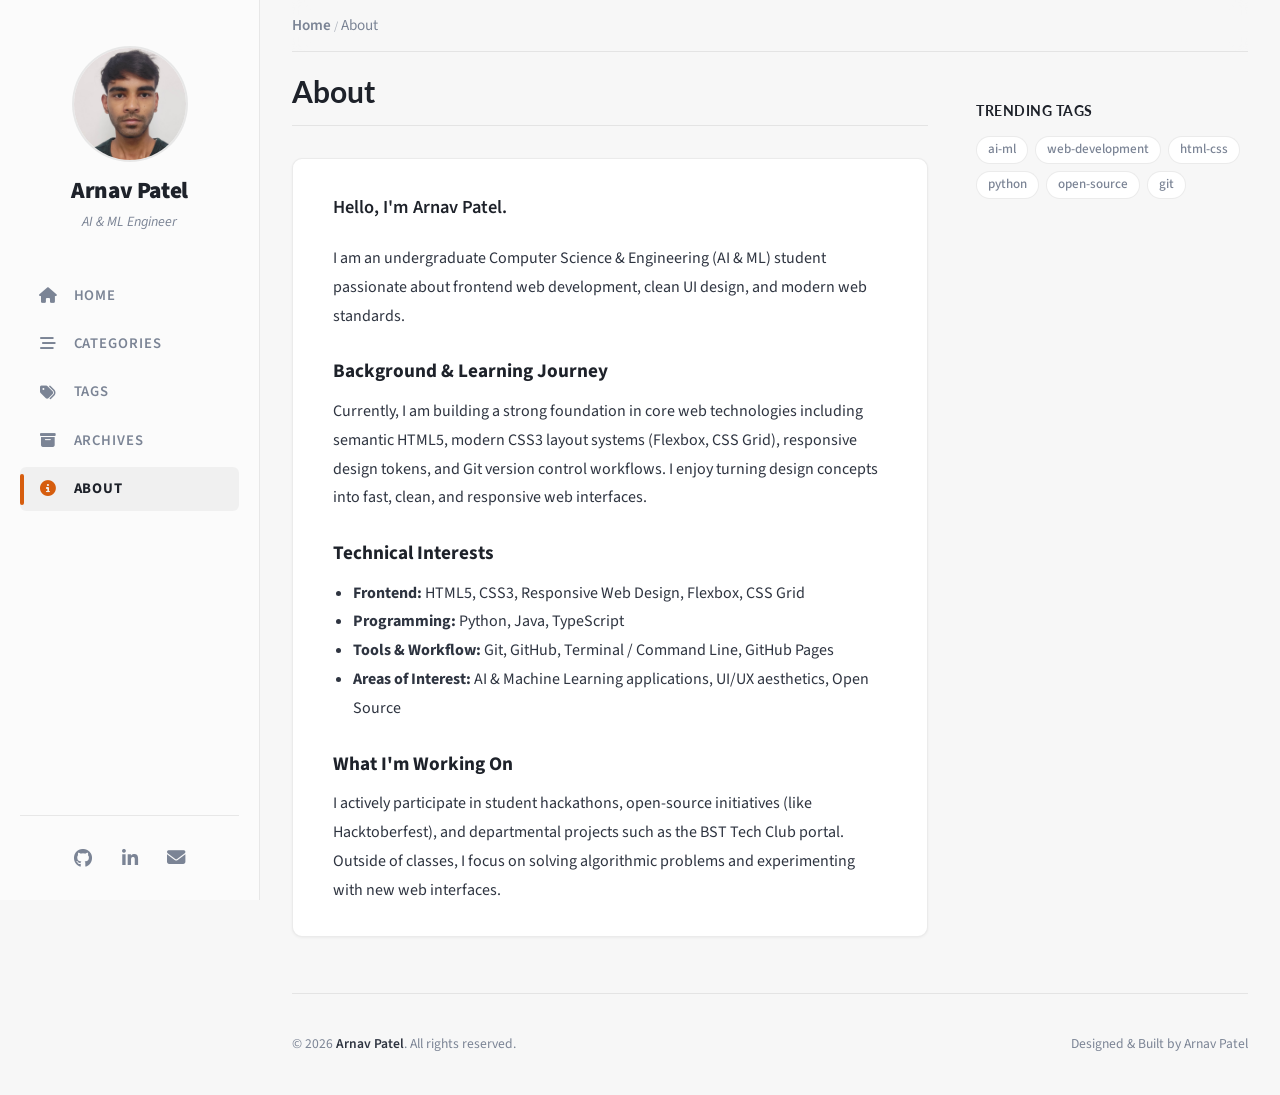
==== commit 4ba126c9: "update projects and match github data" ====
--- a/about/index.html
+++ b/about/index.html
@@ -119,7 +119,7 @@
             <h2 style="font-size: 1.2rem; font-weight: 700; margin-top: 1.5rem; margin-bottom: 0.5rem; color: var(--heading-color);">Technical Interests</h2>
             <ul style="padding-left: 1.25rem; margin-bottom: 1rem; line-height: 1.8;">
               <li><strong>Frontend:</strong> HTML5, CSS3, Responsive Web Design, Flexbox, CSS Grid</li>
-              <li><strong>Programming:</strong> Python, Java</li>
+              <li><strong>Programming:</strong> Python, Java, TypeScript</li>
               <li><strong>Tools &amp; Workflow:</strong> Git, GitHub, Terminal / Command Line, GitHub Pages</li>
               <li><strong>Areas of Interest:</strong> AI &amp; Machine Learning applications, UI/UX aesthetics, Open Source</li>
             </ul>
